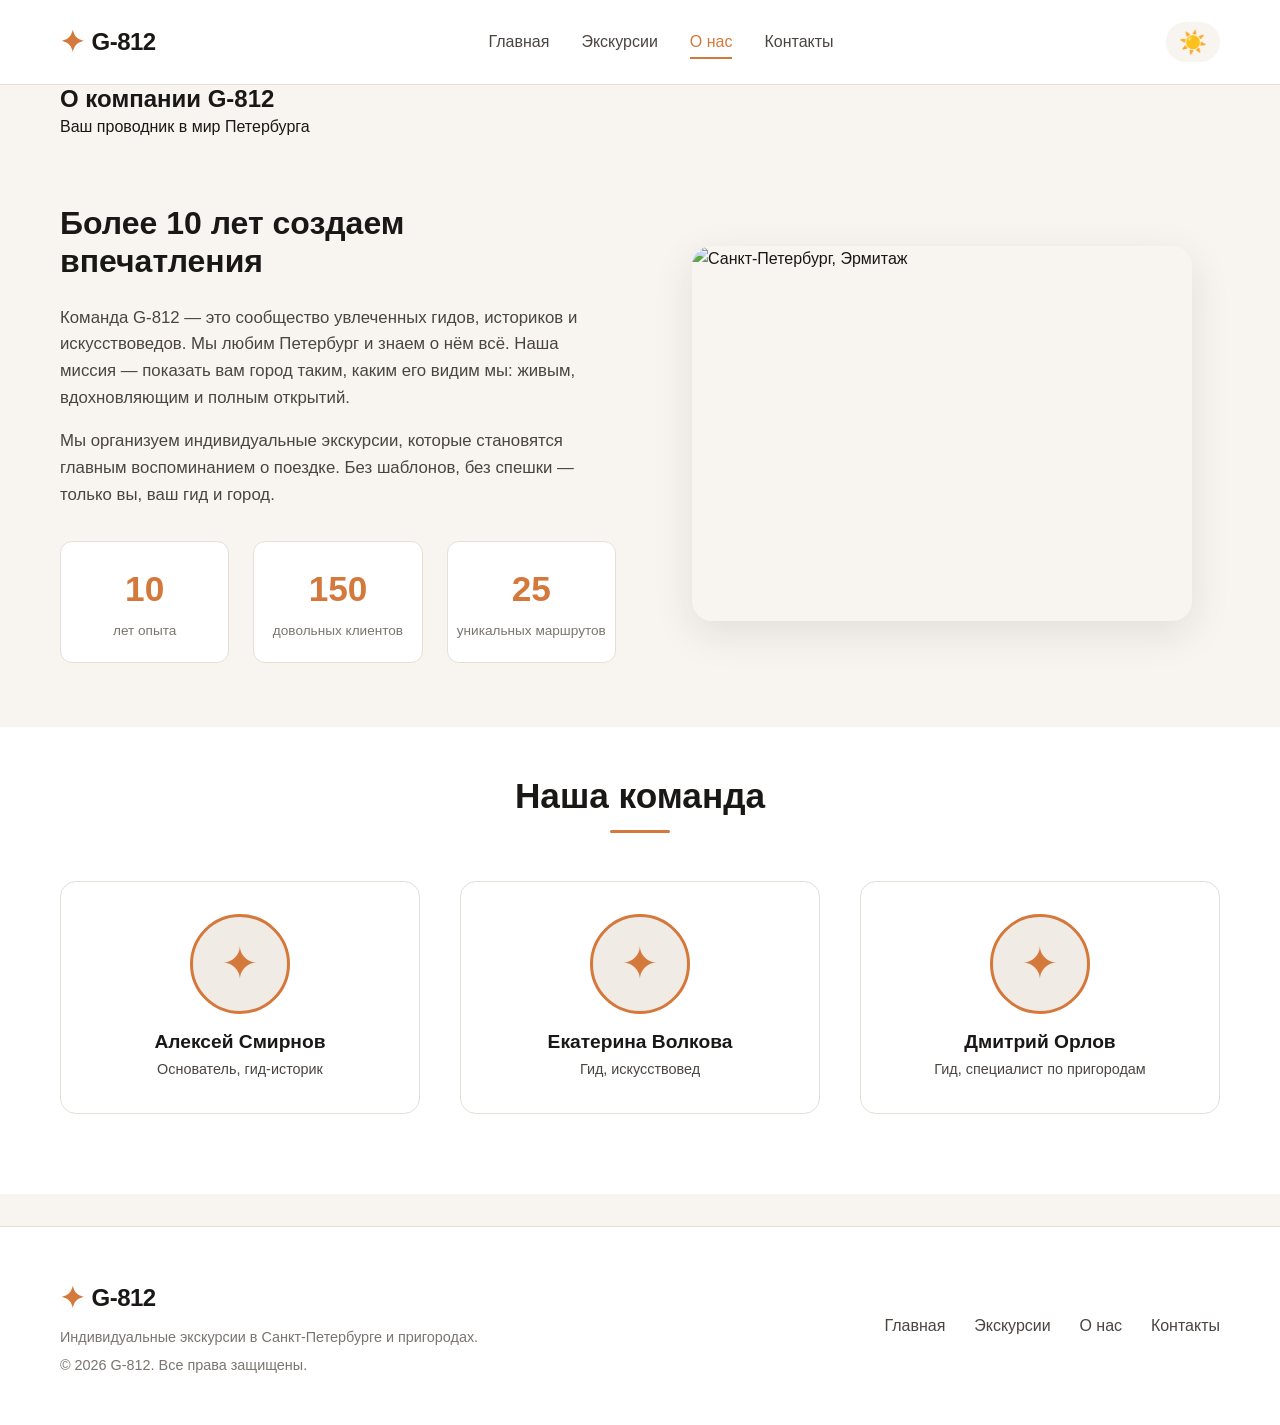
==== about.html @ d1be21be "Add files via upload" ====
<!DOCTYPE html>
<html lang="ru">
<head>
    <meta charset="UTF-8" />
    <meta name="viewport" content="width=device-width, initial-scale=1.0" />
    <title>О нас — G-812</title>
    <link rel="stylesheet" href="style.css" />
    <link rel="stylesheet" href="about.css" />
    <link rel="manifest" href="manifest.json" />
    <meta name="theme-color" content="#0D0D0D" />
</head>
<body>
    <header class="header">
        <div class="container header-inner">
            <div class="logo">
                <span class="logo-icon">✦</span>
                <span class="logo-text">G-812</span>
            </div>
            <nav class="nav">
                <a href="index.html" class="nav-link">Главная</a>
                <a href="catalog.html" class="nav-link">Экскурсии</a>
                <a href="about.html" class="nav-link active">О нас</a>
                <a href="contacts.html" class="nav-link">Контакты</a>
            </nav>
            <button class="theme-toggle" id="themeToggle" aria-label="Переключить тему">
                <span class="theme-icon">☀️</span>
            </button>
            <button class="mobile-menu-btn" id="mobileMenuBtn" aria-label="Открыть меню">☰</button>
        </div>
        <div class="mobile-nav" id="mobileNav">
            <a href="index.html" class="nav-link">Главная</a>
            <a href="catalog.html" class="nav-link">Экскурсии</a>
            <a href="about.html" class="nav-link active">О нас</a>
            <a href="contacts.html" class="nav-link">Контакты</a>
        </div>
    </header>

    <main>
        <section class="page-header">
            <div class="container">
                <h1>О компании G-812</h1>
                <p>Ваш проводник в мир Петербурга</p>
            </div>
        </section>

        <section class="about-story">
            <div class="container">
                <div class="about-grid">
                    <div class="about-text">
                        <h2>Более 10 лет создаем впечатления</h2>
                        <p>
                            Команда G-812 — это сообщество увлеченных гидов, историков и искусствоведов.
                            Мы любим Петербург и знаем о нём всё. Наша миссия — показать вам город таким,
                            каким его видим мы: живым, вдохновляющим и полным открытий.
                        </p>
                        <p>
                            Мы организуем индивидуальные экскурсии, которые становятся главным воспоминанием
                            о поездке. Без шаблонов, без спешки — только вы, ваш гид и город.
                        </p>
                        <div class="about-stats">
                            <div class="stat-item">
                                <span class="stat-number" data-count="10">0</span>
                                <span class="stat-label">лет опыта</span>
                            </div>
                            <div class="stat-item">
                                <span class="stat-number" data-count="150">0</span>
                                <span class="stat-label">довольных клиентов</span>
                            </div>
                            <div class="stat-item">
                                <span class="stat-number" data-count="25">0</span>
                                <span class="stat-label">уникальных маршрутов</span>
                            </div>
                        </div>
                    </div>
                    <div class="about-image">
                        <img src="https://images.unsplash.com/photo-1598371839696-5c5bb00bdc28?w=600&h=450&fit=crop" 
                             alt="Санкт-Петербург, Эрмитаж" 
                             style="width:100%; max-width:500px; border-radius:20px; box-shadow: 0 12px 40px var(--shadow-color); object-fit:cover; aspect-ratio:4/3;"
                             onerror="this.style.display='none'; this.parentNode.innerHTML='<div class=\\'about-placeholder\\'>✦</div>'">
                    </div>
                </div>
            </div>
        </section>

        <section class="about-team">
            <div class="container">
                <h2 class="section-title">Наша команда</h2>
                <div class="team-grid">
                    <div class="team-card">
                        <div class="team-photo">
                            <img src="https://images.unsplash.com/photo-1507003211169-0a1dd7228f2d?w=200&h=200&fit=crop&crop=face" 
                                 alt="Алексей Смирнов" 
                                 style="width:100%; height:100%; border-radius:50%; object-fit:cover;"
                                 onerror="this.style.display='none'; this.parentNode.textContent='✦'">
                        </div>
                        <h3>Алексей Смирнов</h3>
                        <p>Основатель, гид-историк</p>
                    </div>
                    <div class="team-card">
                        <div class="team-photo">
                            <img src="https://images.unsplash.com/photo-1494790108377-be9c29b29330?w=200&h=200&fit=crop&crop=face" 
                                 alt="Екатерина Волкова" 
                                 style="width:100%; height:100%; border-radius:50%; object-fit:cover;"
                                 onerror="this.style.display='none'; this.parentNode.textContent='✦'">
                        </div>
                        <h3>Екатерина Волкова</h3>
                        <p>Гид, искусствовед</p>
                    </div>
                    <div class="team-card">
                        <div class="team-photo">
                            <img src="https://images.unsplash.com/photo-1500648767791-00dcc994a43e?w=200&h=200&fit=crop&crop=face" 
                                 alt="Дмитрий Орлов" 
                                 style="width:100%; height:100%; border-radius:50%; object-fit:cover;"
                                 onerror="this.style.display='none'; this.parentNode.textContent='✦'">
                        </div>
                        <h3>Дмитрий Орлов</h3>
                        <p>Гид, специалист по пригородам</p>
                    </div>
                </div>
            </div>
        </section>
    </main>

    <footer class="footer">
        <div class="container footer-inner">
            <div class="footer-info">
                <div class="logo">
                    <span class="logo-icon">✦</span>
                    <span class="logo-text">G-812</span>
                </div>
                <p>Индивидуальные экскурсии в Санкт-Петербурге и пригородах.</p>
                <p>© 2026 G-812. Все права защищены.</p>
            </div>
            <div class="footer-nav">
                <a href="index.html">Главная</a>
                <a href="catalog.html">Экскурсии</a>
                <a href="about.html">О нас</a>
                <a href="contacts.html">Контакты</a>
            </div>
        </div>
    </footer>

    <script src="script.js"></script>
</body>
</html>
---- style.css ----
/* ========== CSS Variables & Themes ========== */
:root {
    /* Light Theme (по умолчанию) */
    --bg-primary: #F8F5F0;
    --bg-secondary: #FFFFFF;
    --bg-card: #FFFFFF;
    --bg-hero: #F0EBE4;
    --text-primary: #1A1816;
    --text-secondary: #4A4540;
    --text-muted: #7A7570;
    --border-color: #E5DFD8;
    --shadow-color: rgba(26, 24, 22, 0.1);
    --accent-color: #D4783C;
    --accent-hover: #B8622E;
    --accent-light: #F0E0D6;
}

[data-theme="dark"] {
    --bg-primary: #12100E;
    --bg-secondary: #1D1A17;
    --bg-card: #24201D;
    --bg-hero: #1A1714;
    --text-primary: #F0EBE4;
    --text-secondary: #C5BDB5;
    --text-muted: #8A837C;
    --border-color: #33302D;
    --shadow-color: rgba(0, 0, 0, 0.4);
    --accent-color: #D4783C;
    --accent-hover: #E08A52;
    --accent-light: #2D241E;
}

/* ========== Reset & Base ========== */
* {
    margin: 0;
    padding: 0;
    box-sizing: border-box;
}

html {
    scroll-behavior: smooth;
}

body {
    font-family: 'Inter', -apple-system, BlinkMacSystemFont, 'Segoe UI', Roboto, sans-serif;
    background-color: var(--bg-primary);
    color: var(--text-primary);
    line-height: 1.6;
    transition: background-color 0.4s ease, color 0.3s ease;
}

.container {
    max-width: 1200px;
    margin: 0 auto;
    padding: 0 20px;
}

/* ========== Typography ========== */
h1, h2, h3, h4 {
    font-weight: 600;
    line-height: 1.2;
}

.section-title {
    font-size: 2.2rem;
    text-align: center;
    margin-bottom: 3rem;
    position: relative;
}
.section-title::after {
    content: '';
    display: block;
    width: 60px;
    height: 3px;
    background: var(--accent-color);
    margin: 0.8rem auto 0;
    border-radius: 2px;
}

/* ========== Buttons ========== */
.btn {
    display: inline-block;
    padding: 0.9rem 2.2rem;
    border-radius: 50px;
    font-weight: 500;
    font-size: 1rem;
    text-decoration: none;
    cursor: pointer;
    border: 2px solid transparent;
    transition: all 0.3s ease;
    background: var(--bg-secondary);
    color: var(--text-primary);
    border-color: var(--border-color);
}
.btn-primary {
    background: var(--accent-color);
    color: #FFFFFF;
    border-color: var(--accent-color);
}
.btn-primary:hover {
    background: var(--accent-hover);
    border-color: var(--accent-hover);
    transform: translateY(-2px);
    box-shadow: 0 8px 20px rgba(212, 120, 60, 0.3);
}
.btn-secondary {
    background: transparent;
    color: var(--text-primary);
    border-color: var(--text-secondary);
}
.btn-secondary:hover {
    background: var(--accent-color);
    color: #FFFFFF;
    border-color: var(--accent-color);
    transform: translateY(-2px);
}

.text-center {
    text-align: center;
}

/* ========== Header ========== */
.header {
    padding: 1.2rem 0;
    border-bottom: 1px solid var(--border-color);
    background: var(--bg-secondary);
    position: sticky;
    top: 0;
    z-index: 100;
    backdrop-filter: blur(10px);
    transition: background 0.3s ease;
}
.header-inner {
    display: flex;
    align-items: center;
    justify-content: space-between;
}
.logo {
    display: flex;
    align-items: center;
    gap: 0.5rem;
    font-size: 1.5rem;
    font-weight: 700;
    letter-spacing: -0.5px;
}
.logo-icon {
    color: var(--accent-color);
    font-size: 1.8rem;
}
.logo-text {
    color: var(--text-primary);
}

.nav {
    display: flex;
    gap: 2rem;
}
.nav-link {
    color: var(--text-secondary);
    text-decoration: none;
    font-weight: 500;
    transition: color 0.3s ease;
    position: relative;
}
.nav-link:hover {
    color: var(--accent-color);
}
.nav-link.active {
    color: var(--accent-color);
}
.nav-link.active::after {
    content: '';
    position: absolute;
    bottom: -4px;
    left: 0;
    width: 100%;
    height: 2px;
    background: var(--accent-color);
}

.theme-toggle {
    background: none;
    border: none;
    font-size: 1.4rem;
    cursor: pointer;
    padding: 0.4rem 0.8rem;
    border-radius: 30px;
    transition: background 0.3s ease;
    background: var(--bg-primary);
    color: var(--text-primary);
}
.theme-toggle:hover {
    background: var(--border-color);
}

.mobile-menu-btn {
    display: none;
    background: none;
    border: none;
    font-size: 1.8rem;
    cursor: pointer;
    color: var(--text-primary);
}
.mobile-nav {
    display: none;
    flex-direction: column;
    padding: 1rem 0;
    gap: 0.8rem;
    border-top: 1px solid var(--border-color);
    margin-top: 1rem;
}
.mobile-nav .nav-link {
    padding: 0.5rem 0;
}

/* ========== Hero ========== */
.hero {
    padding: 4rem 0;
    background: var(--bg-hero);
    min-height: 80vh;
    display: flex;
    align-items: center;
    transition: background 0.3s ease;
}
.hero-inner {
    display: grid;
    grid-template-columns: 1fr 1fr;
    gap: 3rem;
    align-items: center;
}
.hero-title {
    font-size: 3.2rem;
    font-weight: 700;
    margin-bottom: 1.5rem;
    line-height: 1.1;
}
.hero-title span {
    color: var(--accent-color);
}
.hero-desc {
    font-size: 1.15rem;
    color: var(--text-secondary);
    margin-bottom: 2rem;
    max-width: 500px;
}
.hero-image {
    display: flex;
    justify-content: center;
    align-items: center;
}
.hero-placeholder {
    width: 100%;
    max-width: 450px;
    aspect-ratio: 4/3;
    background: var(--bg-card);
    border-radius: 20px;
    display: flex;
    align-items: center;
    justify-content: center;
    font-size: 5rem;
    color: var(--accent-color);
    border: 2px dashed var(--border-color);
    box-shadow: 0 12px 40px var(--shadow-color);
}

/* ========== Advantages ========== */
.advantages {
    padding: 4rem 0;
}
.advantages-grid {
    display: grid;
    grid-template-columns: repeat(auto-fit, minmax(220px, 1fr));
    gap: 2rem;
}
.advantage-card {
    background: var(--bg-card);
    padding: 2rem 1.5rem;
    border-radius: 16px;
    text-align: center;
    border: 1px solid var(--border-color);
    transition: transform 0.3s ease, box-shadow 0.3s ease;
}
.advantage-card:hover {
    transform: translateY(-6px);
    box-shadow: 0 10px 30px var(--shadow-color);
}
.advantage-icon {
    font-size: 2.2rem;
    color: var(--accent-color);
    margin-bottom: 1rem;
    display: block;
}
.advantage-card h3 {
    font-size: 1.3rem;
    margin-bottom: 0.5rem;
}
.advantage-card p {
    color: var(--text-secondary);
    font-size: 0.95rem;
}

/* ========== Featured Tours ========== */
.featured-tours {
    padding: 4rem 0;
    background: var(--bg-secondary);
}

/* ========== Footer ========== */
.footer {
    padding: 3rem 0;
    border-top: 1px solid var(--border-color);
    background: var(--bg-secondary);
    margin-top: 2rem;
}
.footer-inner {
    display: flex;
    justify-content: space-between;
    align-items: center;
    flex-wrap: wrap;
    gap: 1.5rem;
}
.footer-info p {
    color: var(--text-muted);
    font-size: 0.9rem;
    margin-top: 0.3rem;
}
.footer-nav {
    display: flex;
    gap: 1.8rem;
}
.footer-nav a {
    color: var(--text-secondary);
    text-decoration: none;
    transition: color 0.3s ease;
}
.footer-nav a:hover {
    color: var(--accent-color);
}

/* ========== Adaptive ========== */
@media (max-width: 992px) {
    .hero-inner {
        grid-template-columns: 1fr;
        text-align: center;
    }
    .hero-desc {
        margin-left: auto;
        margin-right: auto;
    }
    .hero-title {
        font-size: 2.6rem;
    }
    .section-title {
        font-size: 1.8rem;
    }
    .nav {
        gap: 1.2rem;
    }
}

@media (max-width: 768px) {
    .nav {
        display: none;
    }
    .mobile-menu-btn {
        display: block;
    }
    .mobile-nav.open {
        display: flex;
    }
    .hero {
        min-height: 60vh;
        padding: 2rem 0;
    }
    .hero-title {
        font-size: 2rem;
    }
    .footer-inner {
        flex-direction: column;
        text-align: center;
    }
}
---- about.css ----
/* ========== About Story ========== */
.about-story {
    padding: 4rem 0;
}
.about-grid {
    display: grid;
    grid-template-columns: 1fr 1fr;
    gap: 3rem;
    align-items: center;
}
.about-text h2 {
    font-size: 2rem;
    margin-bottom: 1.5rem;
}
.about-text p {
    color: var(--text-secondary);
    margin-bottom: 1rem;
    font-size: 1.05rem;
}
.about-stats {
    display: grid;
    grid-template-columns: repeat(3, 1fr);
    gap: 1.5rem;
    margin-top: 2rem;
}
.stat-item {
    text-align: center;
    padding: 1.2rem 0.5rem;
    background: var(--bg-card);
    border-radius: 12px;
    border: 1px solid var(--border-color);
}
.stat-number {
    display: block;
    font-size: 2.2rem;
    font-weight: 700;
    color: var(--accent-color);
}
.stat-label {
    font-size: 0.85rem;
    color: var(--text-muted);
    margin-top: 0.2rem;
}
.about-image {
    display: flex;
    justify-content: center;
}
.about-placeholder {
    width: 100%;
    max-width: 450px;
    aspect-ratio: 4/3;
    background: var(--bg-card);
    border-radius: 20px;
    display: flex;
    align-items: center;
    justify-content: center;
    font-size: 5rem;
    color: var(--accent-color);
    border: 2px dashed var(--border-color);
}

/* ========== Team ========== */
.about-team {
    padding: 3rem 0 5rem;
    background: var(--bg-secondary);
}
.team-grid {
    display: grid;
    grid-template-columns: repeat(auto-fit, minmax(220px, 1fr));
    gap: 2.5rem;
    margin-top: 1rem;
}
.team-card {
    text-align: center;
    padding: 2rem 1rem;
    background: var(--bg-card);
    border-radius: 16px;
    border: 1px solid var(--border-color);
    transition: transform 0.3s ease;
}
.team-card:hover {
    transform: translateY(-4px);
}
.team-photo {
    width: 100px;
    height: 100px;
    border-radius: 50%;
    background: var(--bg-hero);
    margin: 0 auto 1rem;
    display: flex;
    align-items: center;
    justify-content: center;
    font-size: 2.8rem;
    color: var(--accent-color);
    border: 3px solid var(--accent-color);
}
.team-card h3 {
    font-size: 1.2rem;
    margin-bottom: 0.3rem;
}
.team-card p {
    color: var(--text-secondary);
    font-size: 0.9rem;
}

@media (max-width: 768px) {
    .about-grid {
        grid-template-columns: 1fr;
        gap: 2rem;
    }
    .about-stats {
        grid-template-columns: 1fr 1fr;
    }
    .about-text h2 {
        font-size: 1.6rem;
    }
}
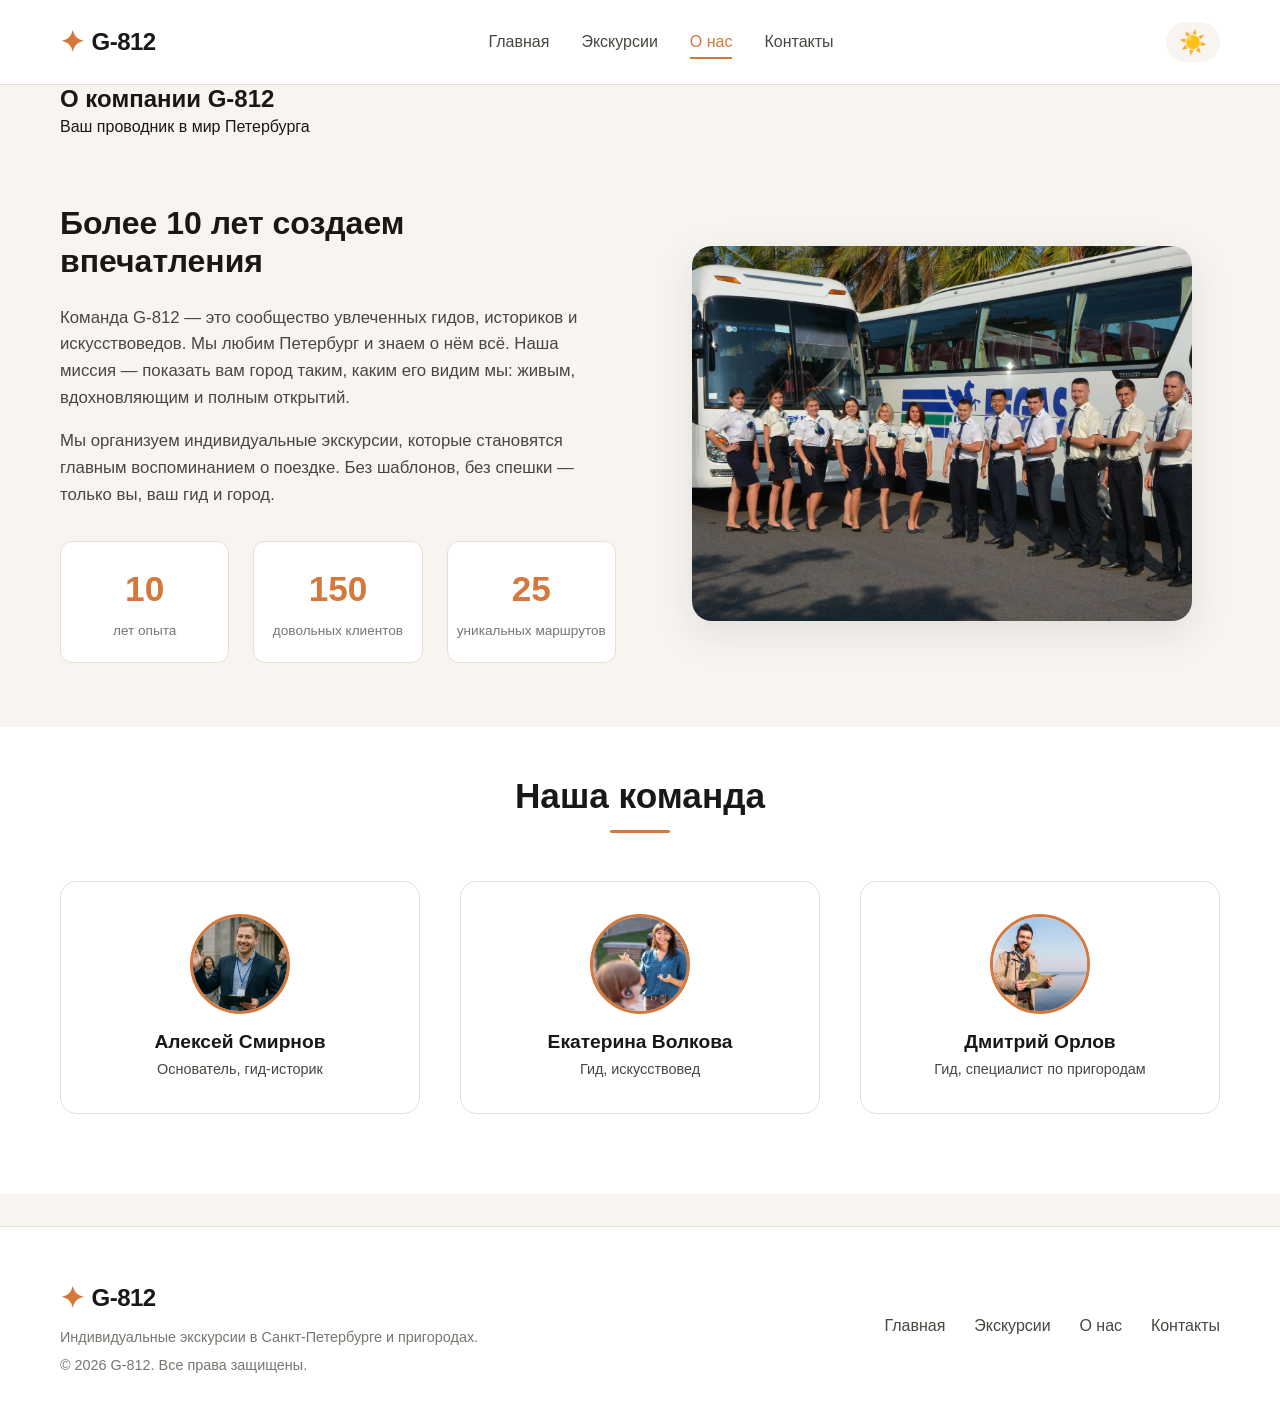
==== commit ea82774e: "Add files via upload" ====
--- a/about.html
+++ b/about.html
@@ -73,8 +73,8 @@
                         </div>
                     </div>
                     <div class="about-image">
-                        <img src="https://images.unsplash.com/photo-1598371839696-5c5bb00bdc28?w=600&h=450&fit=crop" 
-                             alt="Санкт-Петербург, Эрмитаж" 
+                        <img src="5-1.jpg" 
+                             alt="О нас" 
                              style="width:100%; max-width:500px; border-radius:20px; box-shadow: 0 12px 40px var(--shadow-color); object-fit:cover; aspect-ratio:4/3;"
                              onerror="this.style.display='none'; this.parentNode.innerHTML='<div class=\\'about-placeholder\\'>✦</div>'">
                     </div>
@@ -88,7 +88,7 @@
                 <div class="team-grid">
                     <div class="team-card">
                         <div class="team-photo">
-                            <img src="https://images.unsplash.com/photo-1507003211169-0a1dd7228f2d?w=200&h=200&fit=crop&crop=face" 
+                            <img src="гид3.webp" 
                                  alt="Алексей Смирнов" 
                                  style="width:100%; height:100%; border-radius:50%; object-fit:cover;"
                                  onerror="this.style.display='none'; this.parentNode.textContent='✦'">
@@ -98,7 +98,7 @@
                     </div>
                     <div class="team-card">
                         <div class="team-photo">
-                            <img src="https://images.unsplash.com/photo-1494790108377-be9c29b29330?w=200&h=200&fit=crop&crop=face" 
+                            <img src="гид2.jpg" 
                                  alt="Екатерина Волкова" 
                                  style="width:100%; height:100%; border-radius:50%; object-fit:cover;"
                                  onerror="this.style.display='none'; this.parentNode.textContent='✦'">
@@ -108,7 +108,7 @@
                     </div>
                     <div class="team-card">
                         <div class="team-photo">
-                            <img src="https://images.unsplash.com/photo-1500648767791-00dcc994a43e?w=200&h=200&fit=crop&crop=face" 
+                            <img src="гид1.webp" 
                                  alt="Дмитрий Орлов" 
                                  style="width:100%; height:100%; border-radius:50%; object-fit:cover;"
                                  onerror="this.style.display='none'; this.parentNode.textContent='✦'">
